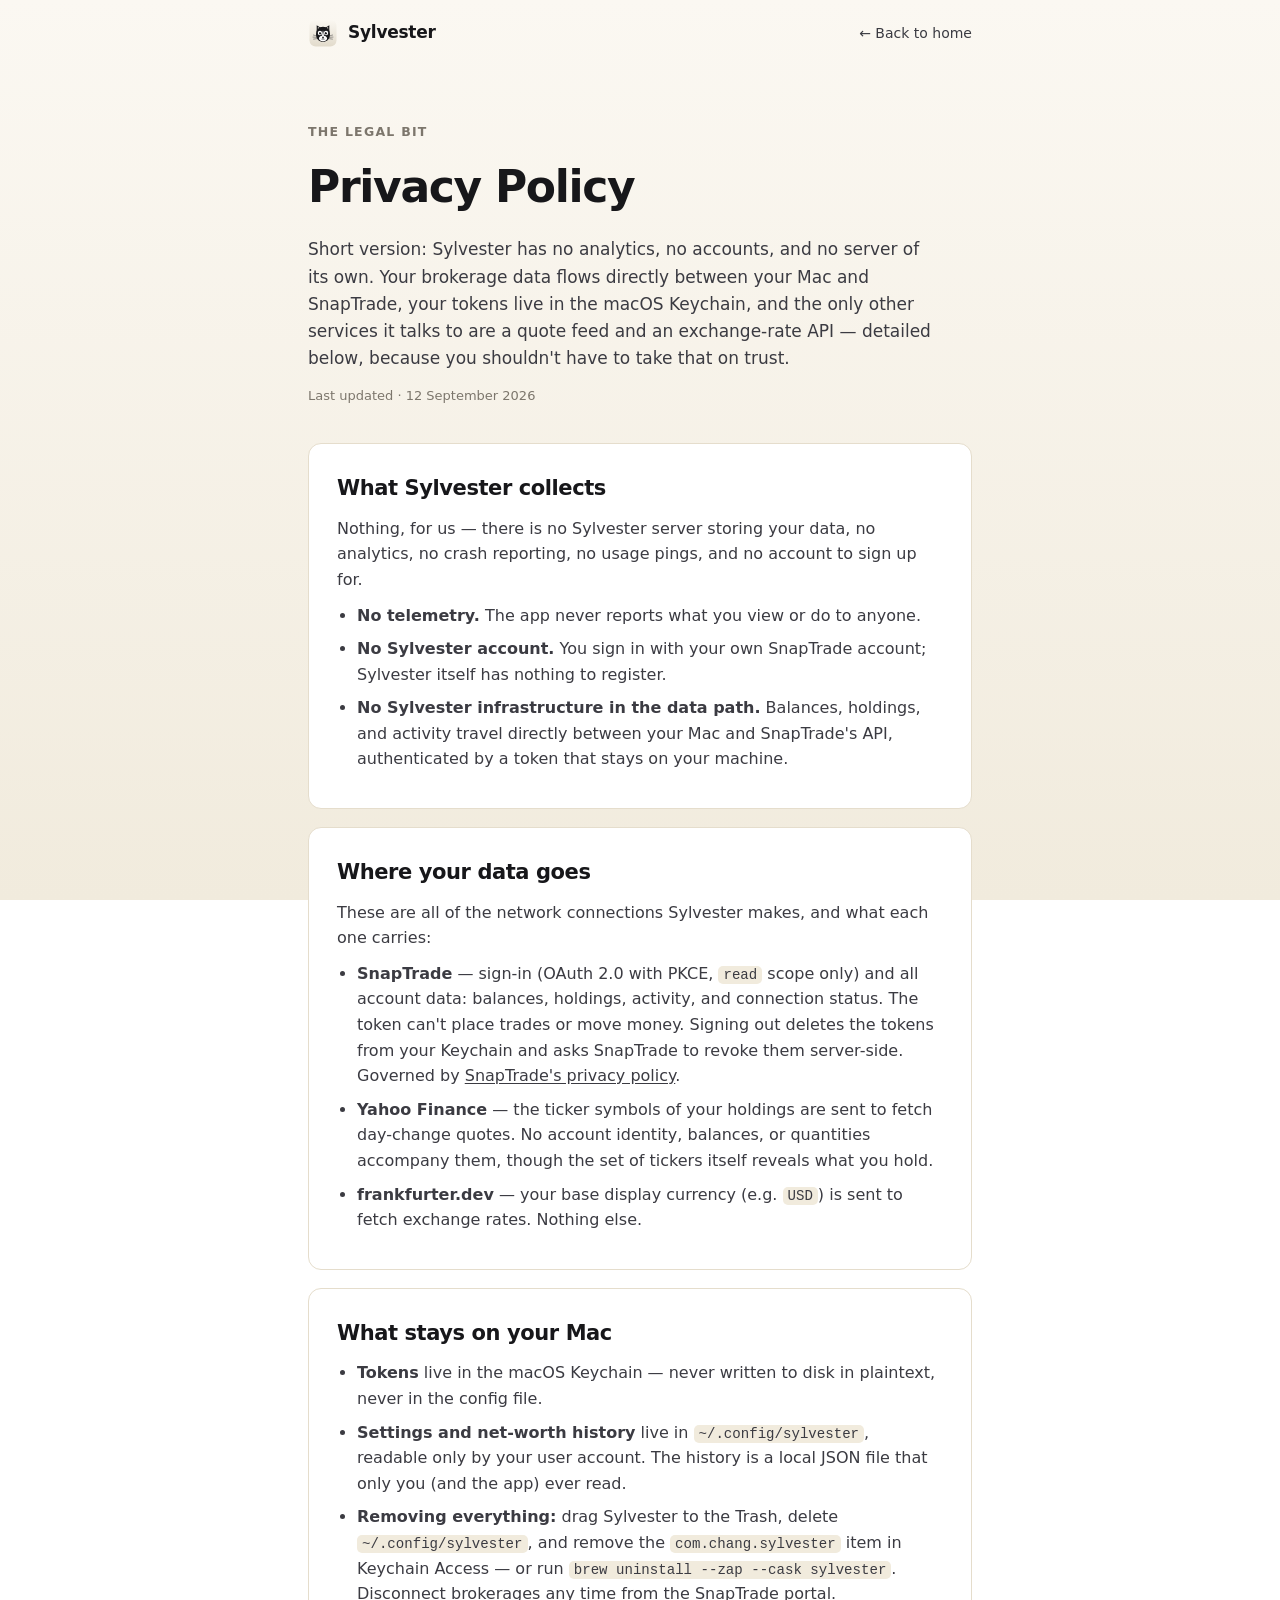
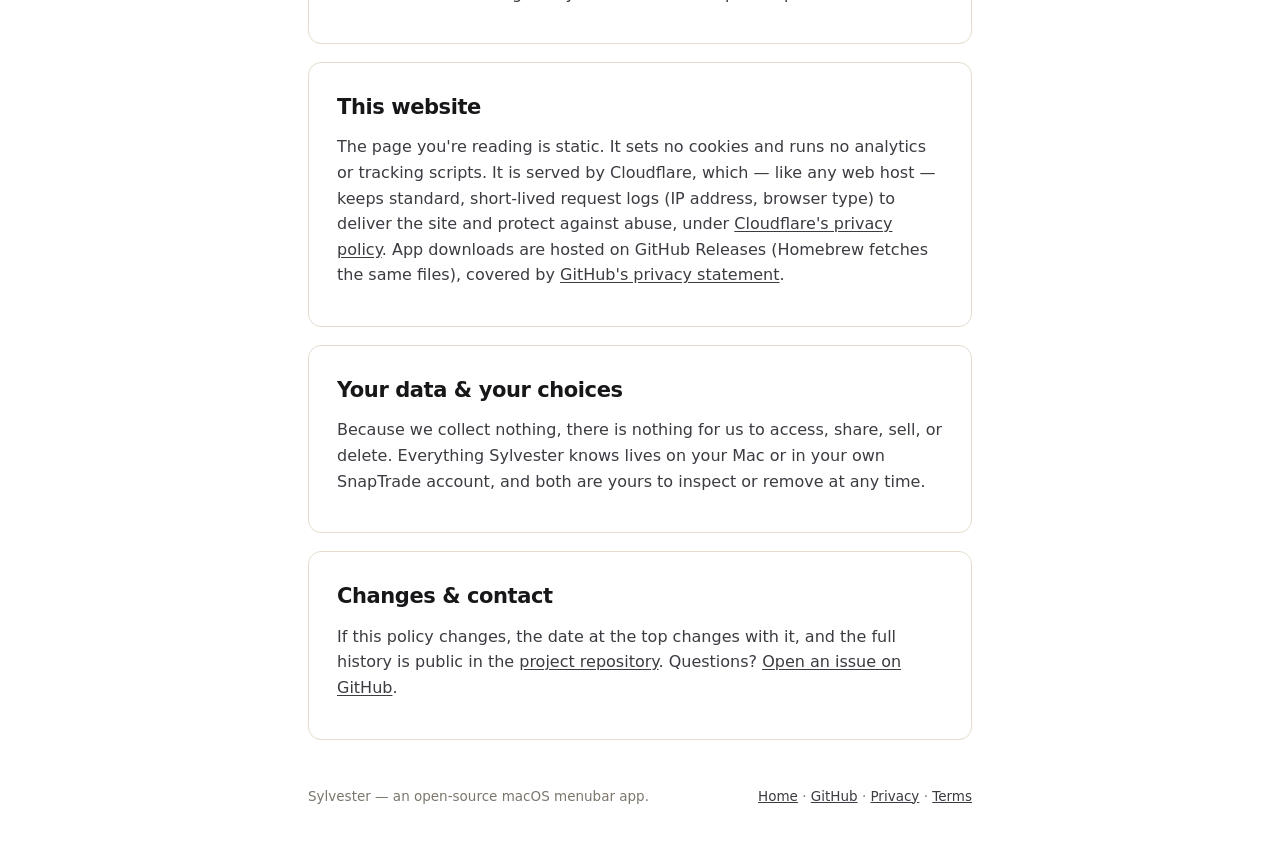
==== docs/privacy.html @ 431af8eb "Add privacy policy and terms pages; MIT LICENSE; link from the footer Modeled on tryrascal.org's str" ====
<!DOCTYPE html>
<html lang="en">
<head>
<meta charset="UTF-8" />
<meta name="viewport" content="width=device-width, initial-scale=1.0" />
<title>Sylvester — Privacy Policy</title>
<meta name="description" content="Sylvester has no analytics, no accounts, and no server of its own. Your data flows between your Mac, SnapTrade, and the quote services you can read about here." />
<link rel="icon" type="image/svg+xml" href="assets/sylvester-logo.svg" />
<meta property="og:title" content="Sylvester — Privacy Policy" />
<meta property="og:description" content="Local-first by design: no analytics, no accounts, no Sylvester server. Here's exactly where your data goes." />
<meta property="og:type" content="article" />
<style>
:root {
  --paper: #FBF8F2; --paper-2: #F1EBDD; --ink: #17171A; --ink-2: #3B3B42;
  --muted: #7C766C; --line: #E5DDCC; --card: #FFFFFF;
  --sans: -apple-system, BlinkMacSystemFont, "Segoe UI", Inter, system-ui, sans-serif;
  --mono: ui-monospace, "SF Mono", SFMono-Regular, Menlo, monospace;
}
* { box-sizing: border-box; margin: 0; padding: 0; }
body { font-family: var(--sans); color: var(--ink); line-height: 1.6;
  background: linear-gradient(180deg, var(--paper) 0%, var(--paper-2) 100%); background-attachment: fixed; }
a { color: inherit; }
.wrap { max-width: 760px; margin: 0 auto; padding: 0 clamp(20px, 5vw, 48px); }
.nav { display: flex; align-items: center; justify-content: space-between; padding: 18px 0; }
.brand { display: flex; align-items: center; gap: 10px; text-decoration: none; }
.brand img { width: 30px; height: 30px; border-radius: 7px; }
.brand span { font-weight: 650; font-size: 17px; letter-spacing: -0.015em; }
.nav a.back { font-size: 14px; color: var(--ink-2); text-decoration: none; }
.nav a.back:hover { color: var(--ink); }
.eyebrow { font-size: 12.5px; letter-spacing: .10em; text-transform: uppercase; color: var(--muted); font-weight: 600; }
h1 { font-size: clamp(32px, 5vw, 44px); letter-spacing: -0.03em; margin: 10px 0 14px; }
.lede { font-size: 17px; color: var(--ink-2); max-width: 58ch; }
.updated { font-size: 13px; color: var(--muted); margin-top: 14px; }
.hero { padding: clamp(28px, 5vw, 56px) 0 clamp(20px, 3vw, 36px); }
section.doc { background: var(--card); border: 1px solid var(--line); border-radius: 13px;
  padding: clamp(18px, 3vw, 28px); margin-bottom: 18px; }
section.doc h2 { font-size: 21px; letter-spacing: -0.02em; margin-bottom: 10px; }
section.doc p { margin-bottom: 10px; color: var(--ink-2); }
section.doc ul { padding-left: 20px; color: var(--ink-2); }
section.doc li { margin-bottom: 8px; }
section.doc code { font-family: var(--mono); font-size: 0.88em; background: var(--paper-2); padding: 1px 5px; border-radius: 5px; }
section.doc a { text-decoration: underline; text-underline-offset: 2px; }
footer { padding: 28px 0 44px; font-size: 13.5px; color: var(--muted); display: flex; flex-wrap: wrap; gap: 8px 18px; justify-content: space-between; }
footer a { color: var(--ink-2); }
</style>
</head>
<body>
<div class="wrap">

<header class="nav">
  <a class="brand" href="/"><img src="assets/sylvester-logo.svg" alt="" /><span>Sylvester</span></a>
  <a class="back" href="/">← Back to home</a>
</header>

<main>
  <section class="hero">
    <p class="eyebrow">the legal bit</p>
    <h1>Privacy Policy</h1>
    <p class="lede">
      Short version: Sylvester has no analytics, no accounts, and no server of its own.
      Your brokerage data flows directly between your Mac and SnapTrade, your tokens live
      in the macOS Keychain, and the only other services it talks to are a quote feed and
      an exchange-rate API — detailed below, because you shouldn't have to take that on trust.
    </p>
    <p class="updated">Last updated · 12 September 2026</p>
  </section>

  <section class="doc" id="app">
    <h2>What Sylvester collects</h2>
    <p>
      Nothing, for us — there is no Sylvester server storing your data, no analytics,
      no crash reporting, no usage pings, and no account to sign up for.
    </p>
    <ul>
      <li><strong>No telemetry.</strong> The app never reports what you view or do to anyone.</li>
      <li><strong>No Sylvester account.</strong> You sign in with your own SnapTrade account; Sylvester itself has nothing to register.</li>
      <li><strong>No Sylvester infrastructure in the data path.</strong> Balances, holdings, and activity travel directly between your Mac and SnapTrade's API, authenticated by a token that stays on your machine.</li>
    </ul>
  </section>

  <section class="doc" id="flows">
    <h2>Where your data goes</h2>
    <p>These are all of the network connections Sylvester makes, and what each one carries:</p>
    <ul>
      <li><strong>SnapTrade</strong> — sign-in (OAuth&nbsp;2.0 with PKCE, <code>read</code> scope only) and all account data: balances, holdings, activity, and connection status. The token can't place trades or move money. Signing out deletes the tokens from your Keychain and asks SnapTrade to revoke them server-side. Governed by <a href="https://snaptrade.com/privacy">SnapTrade's privacy policy</a>.</li>
      <li><strong>Yahoo Finance</strong> — the ticker symbols of your holdings are sent to fetch day-change quotes. No account identity, balances, or quantities accompany them, though the set of tickers itself reveals what you hold.</li>
      <li><strong>frankfurter.dev</strong> — your base display currency (e.g. <code>USD</code>) is sent to fetch exchange rates. Nothing else.</li>
    </ul>
  </section>

  <section class="doc" id="storage">
    <h2>What stays on your Mac</h2>
    <ul>
      <li><strong>Tokens</strong> live in the macOS Keychain — never written to disk in plaintext, never in the config file.</li>
      <li><strong>Settings and net-worth history</strong> live in <code>~/.config/sylvester</code>, readable only by your user account. The history is a local JSON file that only you (and the app) ever read.</li>
      <li><strong>Removing everything:</strong> drag Sylvester to the Trash, delete <code>~/.config/sylvester</code>, and remove the <code>com.chang.sylvester</code> item in Keychain Access — or run <code>brew uninstall --zap --cask sylvester</code>. Disconnect brokerages any time from the SnapTrade portal.</li>
    </ul>
  </section>

  <section class="doc" id="website">
    <h2>This website</h2>
    <p>
      The page you're reading is static. It sets no cookies and runs no analytics or tracking
      scripts. It is served by Cloudflare, which — like any web host — keeps standard, short-lived
      request logs (IP address, browser type) to deliver the site and protect against abuse,
      under <a href="https://www.cloudflare.com/privacypolicy/">Cloudflare's privacy policy</a>.
      App downloads are hosted on GitHub Releases (Homebrew fetches the same files), covered by
      <a href="https://docs.github.com/site-policy/privacy-policies/github-privacy-statement">GitHub's privacy statement</a>.
    </p>
  </section>

  <section class="doc" id="choices">
    <h2>Your data &amp; your choices</h2>
    <p>
      Because we collect nothing, there is nothing for us to access, share, sell, or delete.
      Everything Sylvester knows lives on your Mac or in your own SnapTrade account, and both
      are yours to inspect or remove at any time.
    </p>
  </section>

  <section class="doc" id="changes">
    <h2>Changes &amp; contact</h2>
    <p>
      If this policy changes, the date at the top changes with it, and the full history is public in the
      <a href="https://github.com/chang-07/sylvester">project repository</a>. Questions?
      <a href="https://github.com/chang-07/sylvester/issues">Open an issue on GitHub</a>.
    </p>
  </section>
</main>

<footer>
  <span>Sylvester — an open-source macOS menubar app.</span>
  <span>
    <a href="/">Home</a> ·
    <a href="https://github.com/chang-07/sylvester">GitHub</a> ·
    <a href="/privacy">Privacy</a> ·
    <a href="/terms">Terms</a>
  </span>
</footer>

</div>
</body>
</html>
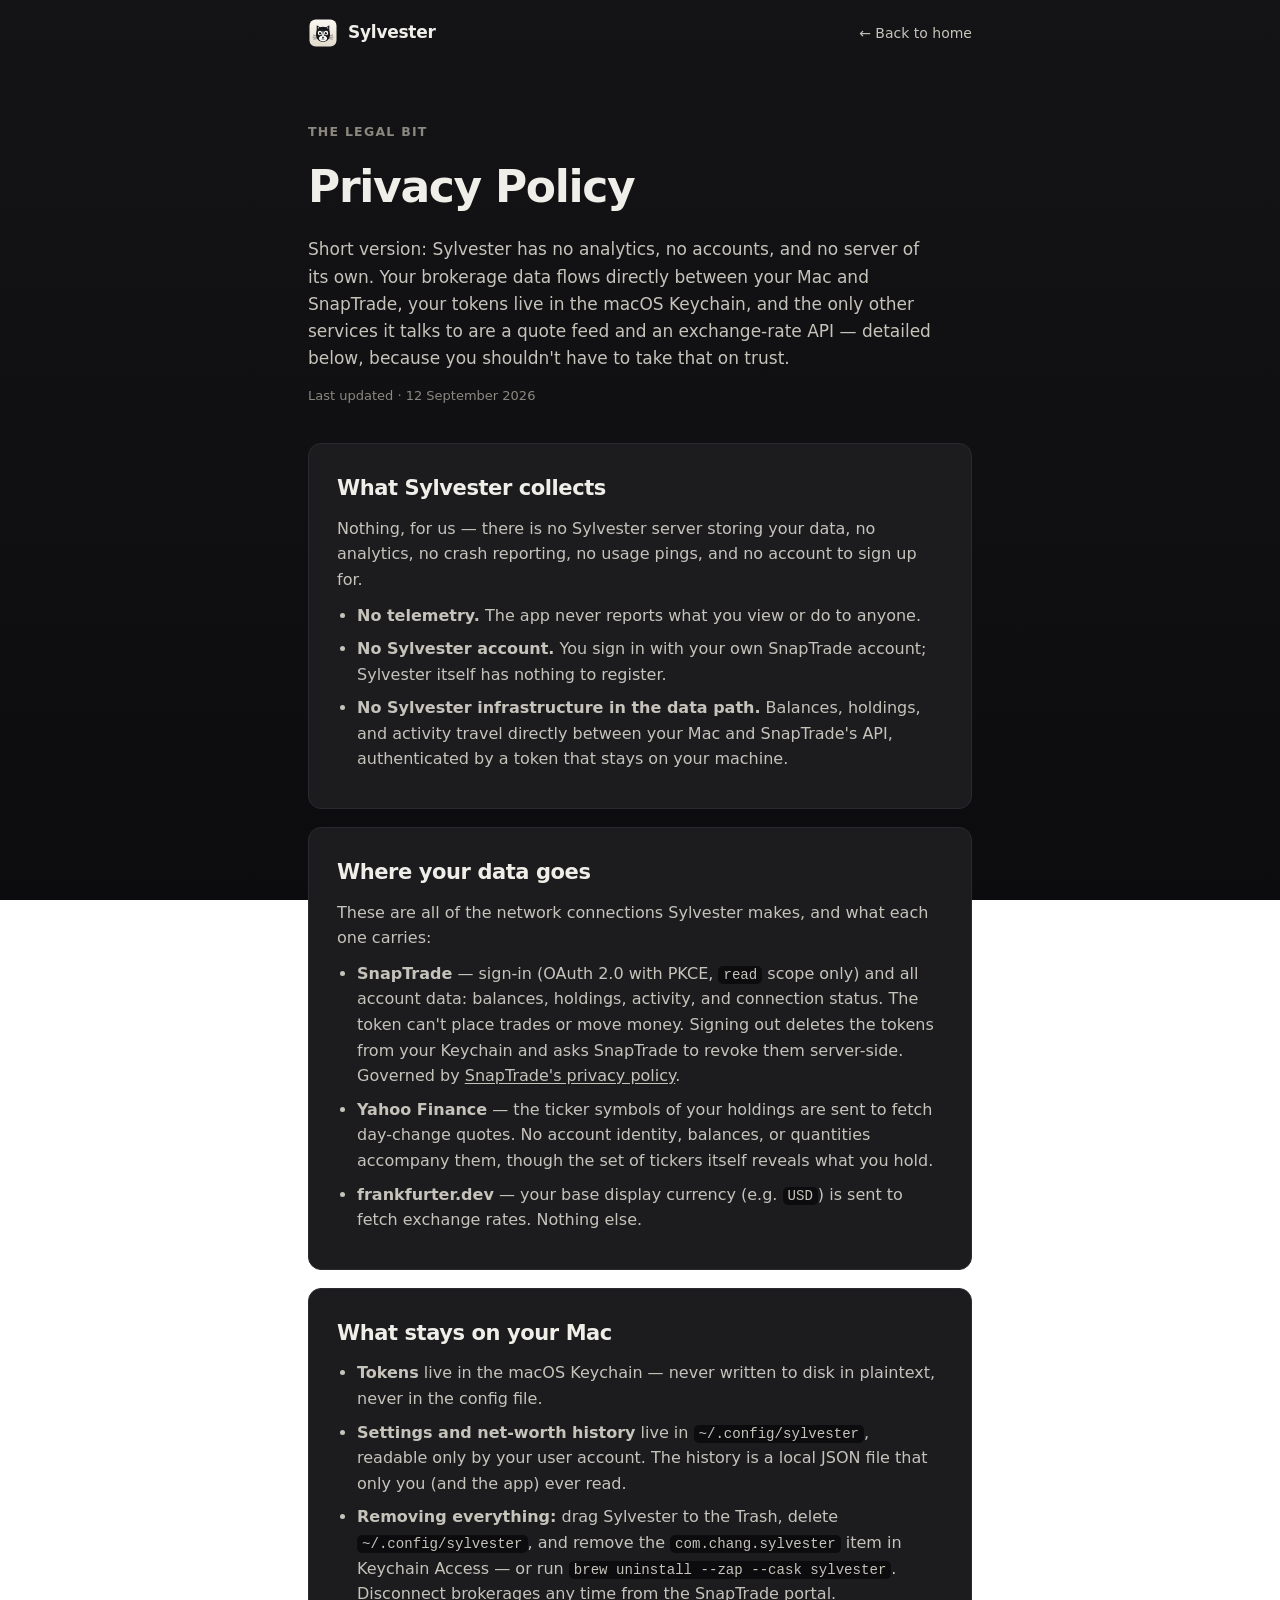
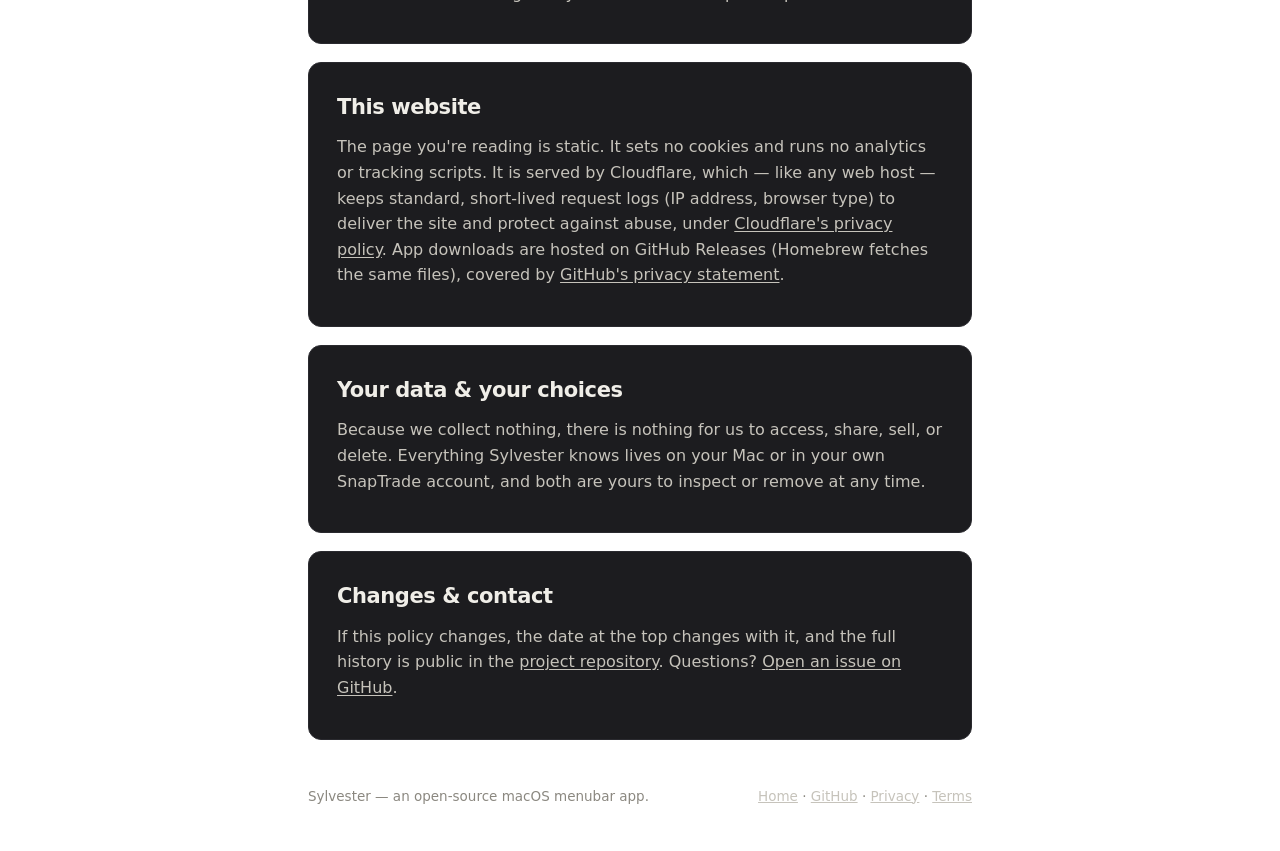
==== commit e9ed70d3: "Dark site theme; real app screenshots replace the interactive demo The site now matches the app: dar" ====
--- a/docs/privacy.html
+++ b/docs/privacy.html
@@ -11,8 +11,8 @@
 <meta property="og:type" content="article" />
 <style>
 :root {
-  --paper: #FBF8F2; --paper-2: #F1EBDD; --ink: #17171A; --ink-2: #3B3B42;
-  --muted: #7C766C; --line: #E5DDCC; --card: #FFFFFF;
+  --paper: #141416; --paper-2: #0C0C0E; --ink: #F0EEE8; --ink-2: #C6C3BB;
+  --muted: #8B8880; --line: #2A2A2F; --card: #1C1C1F;
   --sans: -apple-system, BlinkMacSystemFont, "Segoe UI", Inter, system-ui, sans-serif;
   --mono: ui-monospace, "SF Mono", SFMono-Regular, Menlo, monospace;
 }
